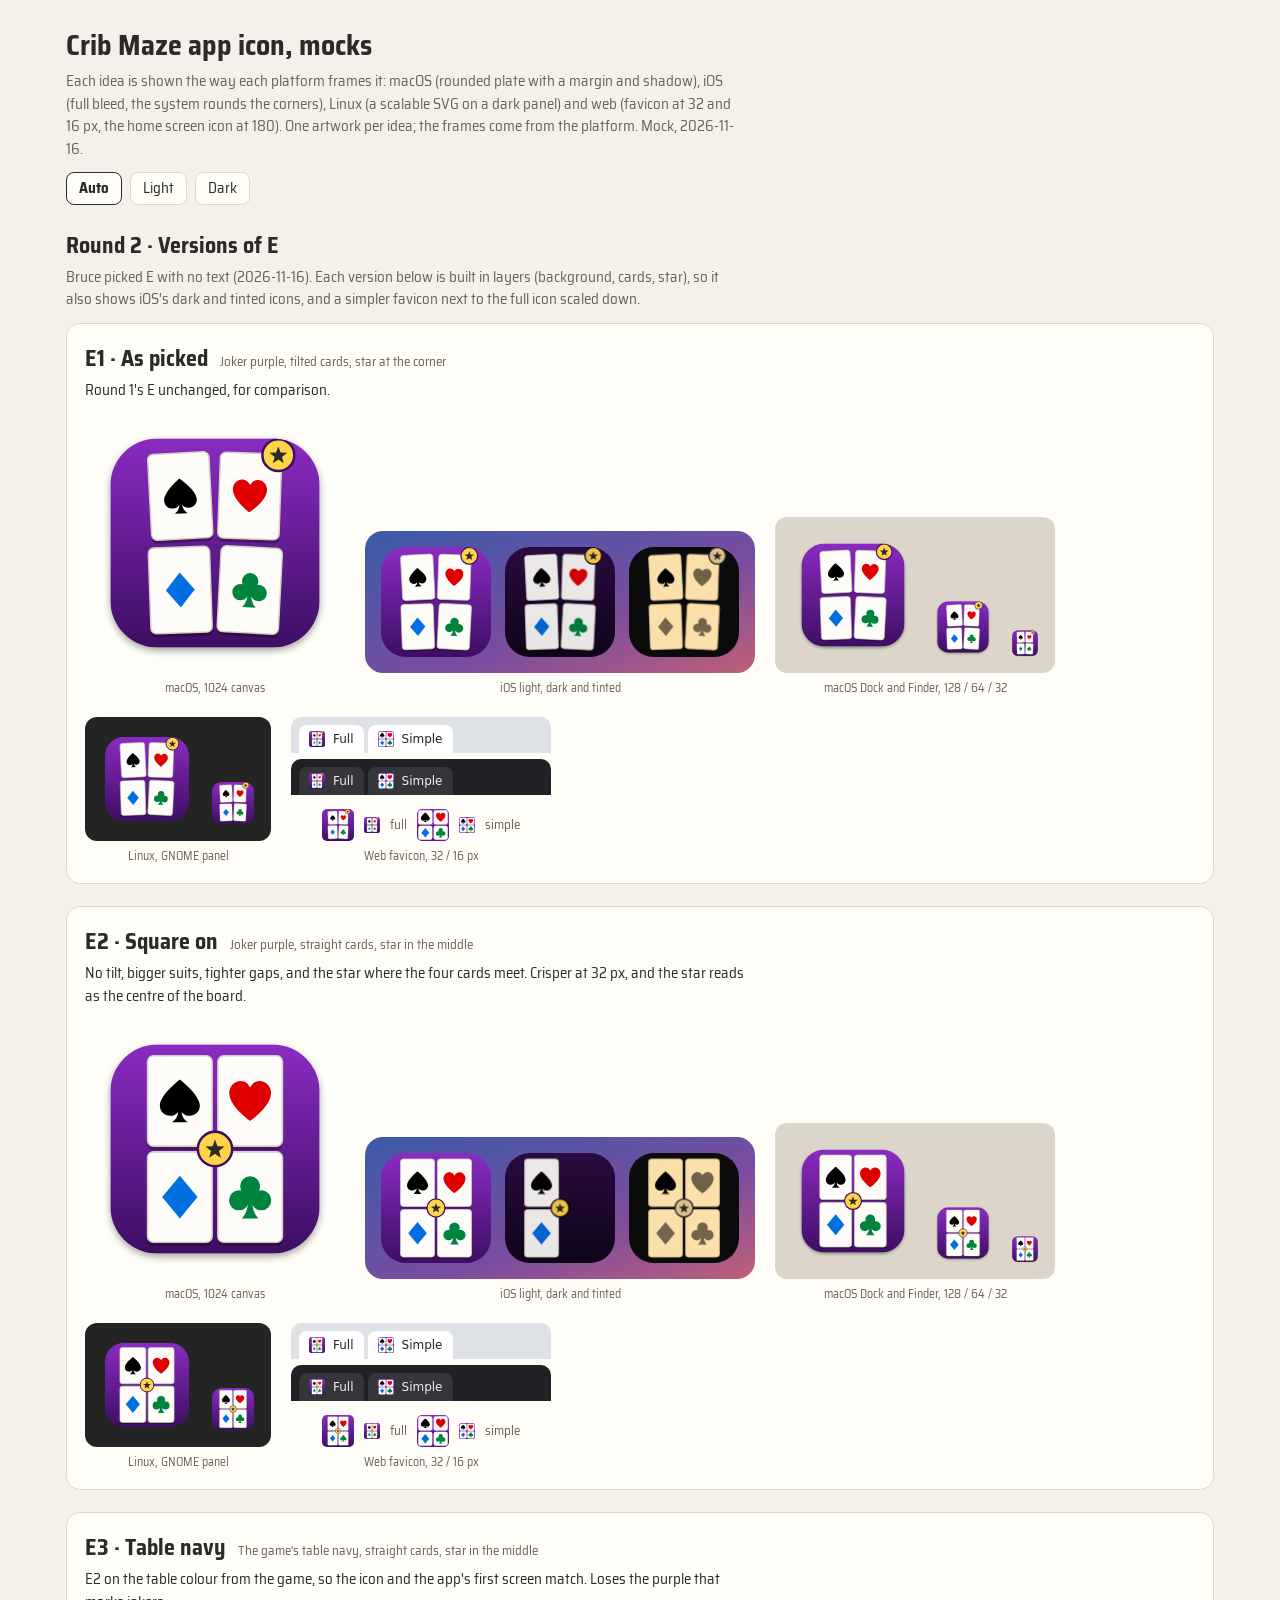
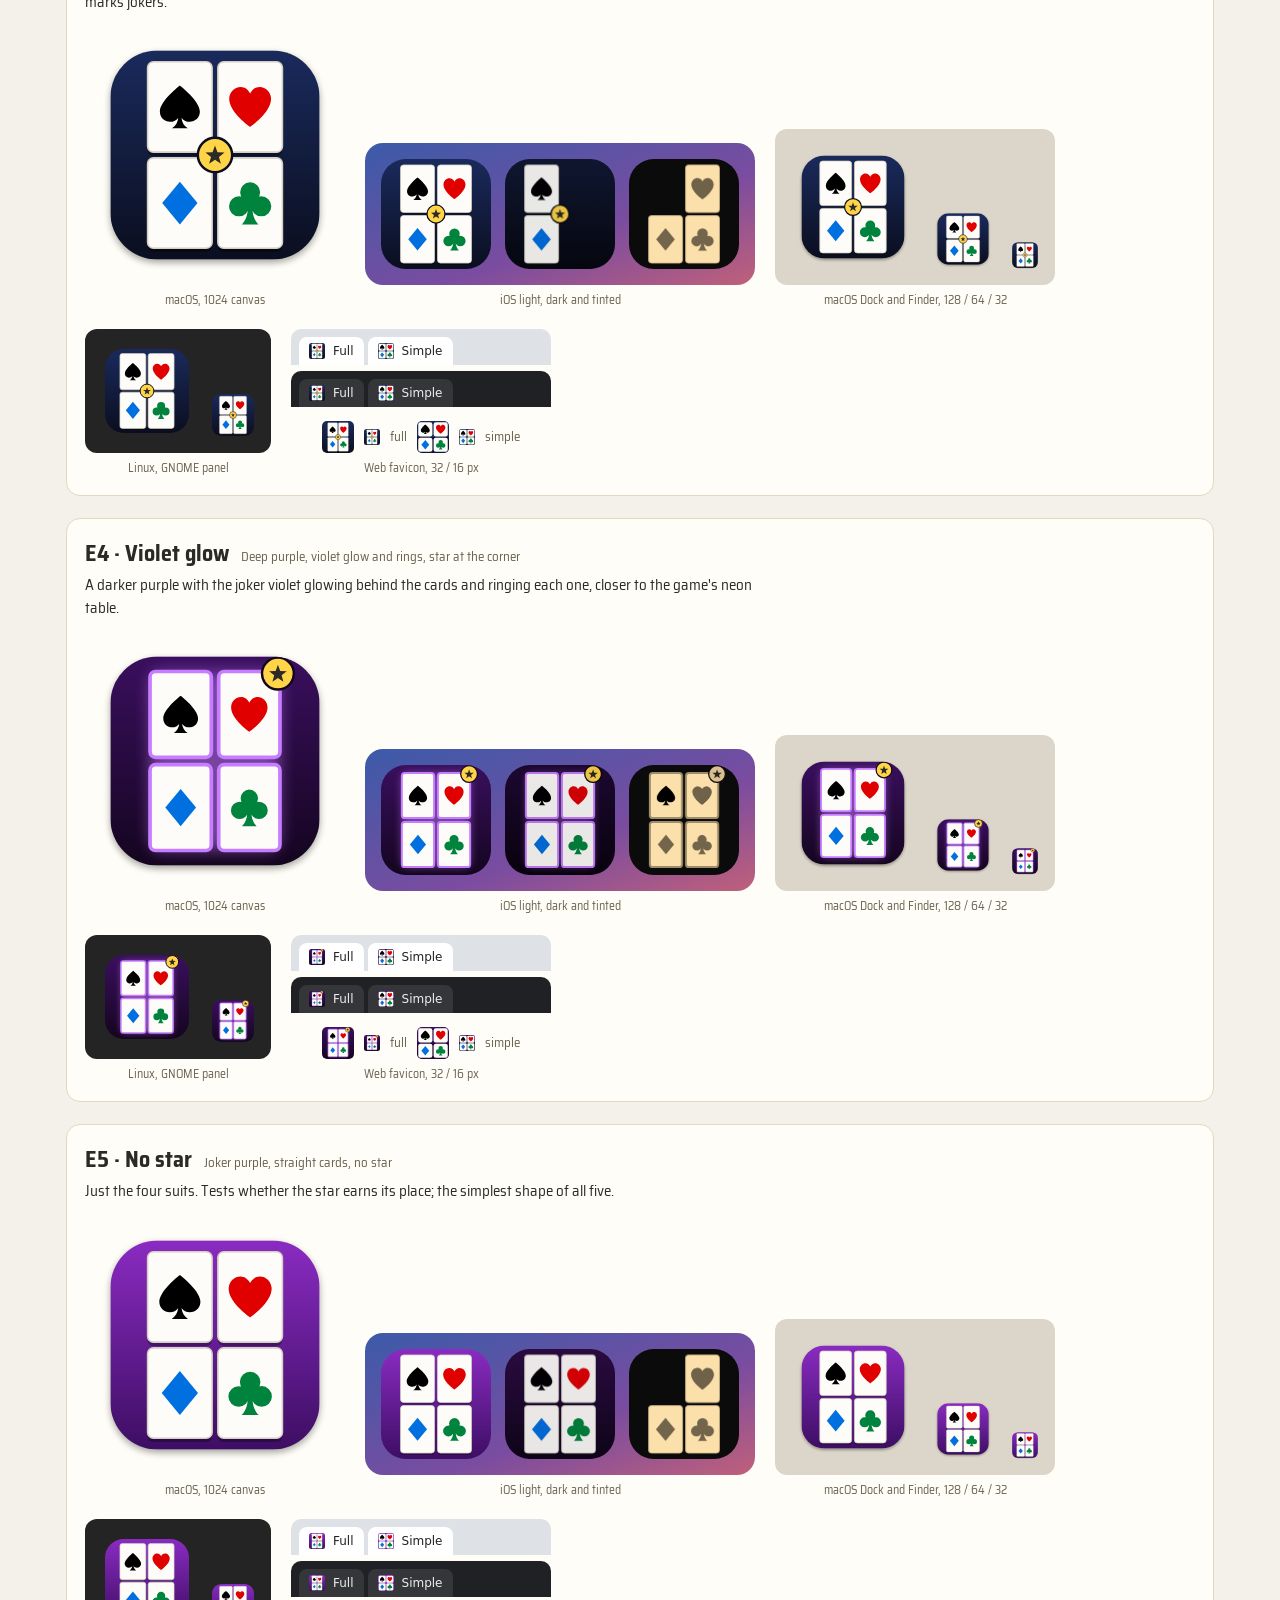
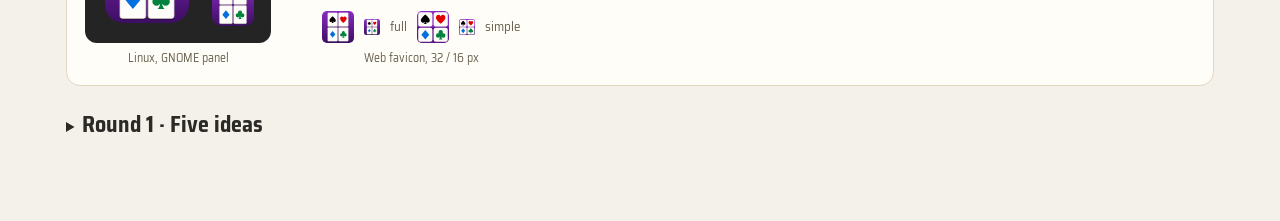
==== design/icon/index.html @ a2eb30ae "design/icon: app icon mocks, five ideas and five versions of the four suits Bruce asked for app icon" ====
<!doctype html>
<html lang="en">
<head>
<meta charset="utf-8">
<meta name="viewport" content="width=device-width, initial-scale=1">
<title>Crib Maze Icon</title>
<link rel="stylesheet" href="https://fonts.googleapis.com/css2?family=Saira+Semi+Condensed:wght@500;600;700;800&display=swap">
<style>
  :root {
    --bg: #F4F1EA; --text: #2B2A26; --muted: #6B6352; --line: #E2D8C2; --panel: #FFFDF7;
    --desk: #DCD6CA;
  }
  @media (prefers-color-scheme: dark) {
    :root:not([data-theme="light"]) {
      --bg: #17140F; --text: #E9DFC9; --muted: #A99E86; --line: #3A3428; --panel: #211D16; --desk: #2A251D;
    }
  }
  :root[data-theme="dark"] {
    --bg: #17140F; --text: #E9DFC9; --muted: #A99E86; --line: #3A3428; --panel: #211D16; --desk: #2A251D;
  }
  * { box-sizing: border-box; }
  body { margin: 0; background: var(--bg); color: var(--text);
         font: 15px/1.5 "Saira Semi Condensed", system-ui, sans-serif; }
  main { max-width: 1180px; margin: 0 auto; padding: 24px 16px 64px; }
  h1 { font-size: 28px; margin: 0 0 4px; }
  h2 { font-size: 22px; margin: 0; }
  p { margin: 0 0 12px; max-width: 75ch; }
  .muted { color: var(--muted); }
  .bar { display: flex; gap: 8px; margin: 12px 0 24px; flex-wrap: wrap; }
  .bar button { font: inherit; padding: 4px 12px; border-radius: 8px; border: 1px solid var(--line);
                background: var(--panel); color: var(--text); cursor: pointer; }
  .bar button[aria-pressed="true"] { border-color: var(--text); font-weight: 700; }
  section { background: var(--panel); border: 1px solid var(--line); border-radius: 14px;
            padding: 18px; margin-bottom: 22px; }
  .head { display: flex; gap: 12px; align-items: baseline; flex-wrap: wrap; margin-bottom: 4px; }
  .tag { font-size: 13px; color: var(--muted); }
  .row { display: flex; gap: 20px; align-items: flex-end; flex-wrap: wrap; margin-top: 12px; }
  figure { margin: 0; display: flex; flex-direction: column; align-items: center; gap: 6px; }
  figcaption { font-size: 12px; color: var(--muted); text-align: center; }
  .hero svg { width: 260px; height: 260px; display: block; }
  .desk { background: var(--desk); border-radius: 12px; padding: 14px; display: flex; gap: 14px; align-items: flex-end; }
  .wall { border-radius: 18px; padding: 16px; display: flex; gap: 14px; align-items: flex-end;
          background: linear-gradient(160deg, #3B5BA9, #7A4CA0 60%, #C0607A); }
  .linux { background: #242424; border-radius: 12px; padding: 14px; display: flex; gap: 14px; align-items: flex-end; }
  .tabs { background: #DEE1E6; border-radius: 10px 10px 0 0; padding: 8px 8px 0; display: flex; gap: 4px; min-width: 260px; }
  .tab { background: #fff; border-radius: 8px 8px 0 0; padding: 6px 10px; display: flex; gap: 8px; align-items: center;
         font: 12px system-ui, sans-serif; color: #222; }
  .tab.off { background: transparent; color: #555; }
  .tabs.dark { background: #202124; }
  .tabs.dark .tab { background: #35363A; color: #eee; }
  .tabs.dark .tab.off { background: transparent; color: #aaa; }
  .tiny { display: flex; gap: 10px; align-items: center; }
  .tiny svg { image-rendering: pixelated; }
  @media (max-width: 600px) { .hero svg { width: 200px; height: 200px; } }
</style>
</head>
<body>
<main>
  <h1>Crib Maze app icon, mocks</h1>
  <p class="muted">Each idea is shown the way each platform frames it: macOS (rounded plate with a margin and shadow), iOS (full bleed, the system rounds the corners), Linux (a scalable SVG on a dark panel) and web (favicon at 32 and 16 px, the home screen icon at 180). One artwork per idea; the frames come from the platform. Mock, 2026-11-16.</p>
  <div class="bar" role="group" aria-label="Page theme">
    <button data-t="auto" aria-pressed="true">Auto</button>
    <button data-t="light" aria-pressed="false">Light</button>
    <button data-t="dark" aria-pressed="false">Dark</button>
  </div>
  <div id="out"></div>
</main>
<script>
(function () {
  // Suit and star paths from design/neon/shapes.json (20 x 20 box).
  const SHAPE = {
    H: "M10 18.6C10 18.6 1 12.4 1 6.6C1 3.6 3.3 1.4 5.9 1.4C7.8 1.4 9.2 2.6 10 4.2C10.8 2.6 12.2 1.4 14.1 1.4C16.7 1.4 19 3.6 19 6.6C19 12.4 10 18.6 10 18.6Z",
    D: "M10 0.8L17.6 10L10 19.2L2.4 10Z",
    S: "M10 0.8C10 0.8 1.4 7.4 1.4 12C1.4 14.6 3.4 16.4 5.8 16.4C7.3 16.4 8.6 15.7 9.3 14.6C9.1 16.6 8.2 18.1 6.6 19.2H13.4C11.8 18.1 10.9 16.6 10.7 14.6C11.4 15.7 12.7 16.4 14.2 16.4C16.6 16.4 18.6 14.6 18.6 12C18.6 7.4 10 0.8 10 0.8Z",
    C: "M5.7 5.4a4.3 4.3 0 1 0 8.6 0a4.3 4.3 0 1 0 -8.6 0ZM0.9 11.4a4.3 4.3 0 1 0 8.6 0a4.3 4.3 0 1 0 -8.6 0ZM10.5 11.4a4.3 4.3 0 1 0 8.6 0a4.3 4.3 0 1 0 -8.6 0ZM7.4 10.4a2.6 2.6 0 1 0 5.2 0a2.6 2.6 0 1 0 -5.2 0ZM9.1 11.5C9 15.4 8 17.6 6.4 19.2H13.6C12 17.6 11 15.4 10.9 11.5Z",
    star: "M10 1L12.35 7.36L19.13 7.63L13.8 11.84L15.64 18.37L10 14.6L4.36 18.37L6.2 11.84L0.87 7.63L7.65 7.36Z",
  };
  // palette.json: card.* and the table colours.
  const C = { face: "#FDFCF8", rule: "#D6D0C4", ink: "#2B2A26", soft: "#7C6C48", joker: "#6A1B9A",
    S: "#000000", H: "#E00000", D: "#0070E0", C: "#00843D",
    bg: "#0A0E1F", panel: "#121A33", rim: "#2E3A66", cyan: "#3CF2FF", gold: "#FFD447", magenta: "#FF4FD8", violet: "#C77DFF", paper: "#FFFDF7" };
  const FONT = `font-family="Saira Semi Condensed, Arial Narrow, sans-serif" font-weight="800"`;
  let uid = 0;

  const shape = (k, cx, cy, size, fill) =>
    `<path d="${SHAPE[k]}" fill="${fill}" transform="translate(${cx - size / 2} ${cy - size / 2}) scale(${size / 20})"/>`;

  // A cream card, top-left at x, y, width w (height 1.4 w).
  function card(x, y, w, o = {}) {
    const h = w * 1.4, s = o.suit, col = s ? C[s] : C.ink;
    let g = `<g${o.rot ? ` transform="rotate(${o.rot} ${x + w / 2} ${y + h / 2})"` : ""}>`;
    if (o.shadow) g += `<rect x="${x}" y="${y + w * 0.06}" width="${w}" height="${h}" rx="${w * 0.09}" fill="#000" opacity="${o.shadow}"/>`;
    g += `<rect x="${x}" y="${y}" width="${w}" height="${h}" rx="${w * 0.09}" fill="${C.face}" stroke="${o.ring || C.rule}" stroke-width="${o.ring ? w * 0.06 : w * 0.024}"/>`;
    if (o.rank) g += `<text x="${x + w * 0.2}" y="${y + w * 0.36}" text-anchor="middle" ${FONT} font-size="${w * 0.34}" fill="${col}" letter-spacing="${o.rank === "10" ? -w * 0.03 : 0}">${o.rank}</text>`;
    if (s) g += shape(s, x + w / 2, y + h / 2 + (o.rank ? w * 0.06 : 0), w * (o.pip || 0.56), col);
    if (o.inner) g += o.inner(x, y, w, h);
    return g + `</g>`;
  }

  // ---- The five ideas. Each draws in a 1024 full-bleed square. ----------

  const IDEAS = [
    {
      key: "trace", name: "A · Trace", scheme: "Table navy, cream cards, gold trace",
      note: "The match board: a 3 × 3 grid of cards with a gold set traced through four of them, the way you play a turn. The grid one.",
      art() {
        const id = "g" + uid++;
        let s = `<defs><radialGradient id="${id}" cx="50%" cy="38%" r="75%"><stop offset="0" stop-color="${C.panel}"/><stop offset="1" stop-color="${C.bg}"/></radialGradient>` +
          `<filter id="${id}f" x="-20%" y="-20%" width="140%" height="140%"><feGaussianBlur stdDeviation="14"/></filter></defs>` +
          `<rect width="1024" height="1024" fill="url(#${id})"/>`;
        const w = 168, h = w * 1.4, gap = 30, x0 = (1024 - 3 * w - 2 * gap) / 2, y0 = (1024 - 3 * h - 2 * gap) / 2;
        const grid = [["5", "H"], ["J", "S"], ["2", "C"], ["9", "D"], ["5", "S"], ["K", "D"], ["4", "C"], ["6", "H"], ["5", "D"]];
        const path = [0, 1, 4, 7];
        const centre = i => [x0 + (i % 3) * (w + gap) + w / 2, y0 + Math.floor(i / 3) * (h + gap) + h / 2];
        const d = path.map((i, n) => (n ? "L" : "M") + centre(i).join(" ")).join("");
        grid.forEach(([r, su], i) => {
          s += card(x0 + (i % 3) * (w + gap), y0 + Math.floor(i / 3) * (h + gap), w, { suit: su, pip: 0.5, ring: path.includes(i) ? C.gold : null });
        });
        s += `<path d="${d}" fill="none" stroke="${C.gold}" stroke-width="44" stroke-linecap="round" stroke-linejoin="round" opacity=".55" filter="url(#${id}f)"/>` +
          `<path d="${d}" fill="none" stroke="${C.gold}" stroke-width="20" stroke-linecap="round" stroke-linejoin="round" opacity=".9"/>`;
        return s;
      },
    },
    {
      key: "fan", name: "B · Fan", scheme: "Table navy, cyan neon edge",
      note: "A cribbage hand fanned out: 5♥, 5♣, J♦, 10♠ (four fifteens and a pair: 10 points). Cyan glow behind it, so it reads as the game's table, not a plain card deck.",
      art() {
        const id = "g" + uid++;
        let s = `<defs><radialGradient id="${id}" cx="50%" cy="60%" r="70%"><stop offset="0" stop-color="#16305A"/><stop offset=".55" stop-color="${C.panel}"/><stop offset="1" stop-color="${C.bg}"/></radialGradient>` +
          `<filter id="${id}f" x="-30%" y="-30%" width="160%" height="160%"><feGaussianBlur stdDeviation="30"/></filter></defs>` +
          `<rect width="1024" height="1024" fill="url(#${id})"/>` +
          `<ellipse cx="512" cy="600" rx="330" ry="250" fill="${C.cyan}" opacity=".28" filter="url(#${id}f)"/>`;
        const w = 260, hand = [["10", "S", -24], ["J", "D", -8], ["5", "C", 8], ["5", "H", 24]];
        hand.forEach(([r, su, a]) => {
          s += `<g transform="rotate(${a} 512 980)">` + card(512 - w / 2, 270, w, { suit: su, rank: r, pip: 0.5, shadow: 0.35 }) + `</g>`;
        });
        return s;
      },
    },
    {
      key: "mazecard", name: "C · Maze card", scheme: "Gold, cream card, ink maze",
      note: "One card, tilted like the starter, with a maze for its pip. The path ends in a red heart: the gate a 5♥ opens. Warm and bright on a home screen.",
      art() {
        const id = "g" + uid++;
        let s = `<defs><linearGradient id="${id}" x1="0" y1="0" x2="1" y2="1"><stop offset="0" stop-color="#FFE07A"/><stop offset="1" stop-color="#F29A1C"/></linearGradient></defs>` +
          `<rect width="1024" height="1024" fill="url(#${id})"/>`;
        const w = 520;
        s += card(512 - w / 2, 512 - w * 0.7, w, {
          rot: -6, shadow: 0.25, rank: "5", suit: null,
          inner: (x, y, w, h) => {
            // A serpentine maze, 5 x 5 cells, entry top left, exit bottom right.
            const u = 56, mx = x + (w - 5 * u) / 2, my = y + h / 2 - 2.5 * u + 30;
            const P = (cx, cy) => `${mx + cx * u} ${my + cy * u}`;
            const walls = `M${P(1, 0)}H${mx + 5 * u}V${my + 4 * u}M${P(4, 5)}H${mx}V${my}` +
              `M${P(1, 0)}V${my + 4 * u}M${P(2, 1)}V${my + 5 * u}M${P(3, 0)}V${my + 4 * u}M${P(4, 1)}V${my + 5 * u}`;
            let g = `<path d="${walls}" fill="none" stroke="${C.ink}" stroke-width="14" stroke-linecap="round" stroke-linejoin="round"/>`;
            g += `<path d="M${P(0.5, 0.5)}V${my + 4.5 * u}H${mx + 1.5 * u}V${my + 0.5 * u}H${mx + 2.5 * u}V${my + 4.5 * u}H${mx + 3.5 * u}V${my + 0.5 * u}H${mx + 4.5 * u}V${my + 5.1 * u}" fill="none" stroke="${C.gold}" stroke-width="16" stroke-linecap="round" stroke-linejoin="round"/>`;
            g += `<circle cx="${mx + 0.5 * u}" cy="${my + 0.5 * u}" r="17" fill="${C.ink}"/>`;
            g += shape("H", mx + 4.5 * u, my + 5.75 * u, 52, C.H);
            return g;
          },
        });
        return s;
      },
    },
    {
      key: "board", name: "D · Board", scheme: "Paper light, four-colour suits, gold token",
      note: "A light take: the 4 × 4 board as a cream grid, with the four suits on it and a gold token stepping through. Grid like, and the one that stands out on a dark dock.",
      art() {
        let s = `<rect width="1024" height="1024" fill="${C.paper}"/>`;
        const n = 4, cell = 176, gap = 22, x0 = (1024 - n * cell - (n - 1) * gap) / 2, y0 = x0;
        const pips = { 0: "S", 5: "H", 10: "D", 15: "C", 6: null };
        for (let i = 0; i < 16; i++) {
          const x = x0 + (i % n) * (cell + gap), y = y0 + Math.floor(i / n) * (cell + gap);
          const on = i in pips;
          s += `<rect x="${x}" y="${y}" width="${cell}" height="${cell}" rx="26" fill="${on ? C.face : "#EFE9DC"}" stroke="${on ? C.rule : "#E2D8C2"}" stroke-width="6"/>`;
          if (pips[i]) s += shape(pips[i], x + cell / 2, y + cell / 2, 104, C[pips[i]]);
        }
        const c = i => [x0 + (i % n) * (cell + gap) + cell / 2, y0 + Math.floor(i / n) * (cell + gap) + cell / 2];
        const route = [0, 1, 5, 6, 10, 11, 15];
        const d = route.map((i, k) => (k ? "L" : "M") + c(i).join(" ")).join("");
        s += `<path d="${d}" fill="none" stroke="${C.ink}" stroke-width="12" stroke-dasharray="2 30" stroke-linecap="round" opacity=".55"/>`;
        const [tx, ty] = c(6);
        s += `<circle cx="${tx}" cy="${ty + 10}" r="64" fill="#000" opacity=".15"/><circle cx="${tx}" cy="${ty}" r="62" fill="${C.gold}" stroke="${C.ink}" stroke-width="10"/>` +
          shape("star", tx, ty, 70, C.ink);
        return s;
      },
    },
    {
      key: "suits", name: "E · Four suits", scheme: "Joker purple, cream cards",
      note: "A 2 × 2 grid of cards, one per suit in the four-colour deck, with a gold star for the joker-made card. The boldest at 16 px.",
      art() {
        const id = "g" + uid++;
        let s = `<defs><linearGradient id="${id}" x1="0" y1="0" x2="0" y2="1"><stop offset="0" stop-color="#8A2BC2"/><stop offset="1" stop-color="#3D0E63"/></linearGradient></defs>` +
          `<rect width="1024" height="1024" fill="url(#${id})"/>`;
        const w = 300, h = w * 1.4, gap = 40, x0 = (1024 - 2 * w - gap) / 2, y0 = (1024 - 2 * h - gap) / 2;
        [["S", -3], ["H", 2], ["D", -2], ["C", 3]].forEach(([su, a], i) => {
          s += card(x0 + (i % 2) * (w + gap), y0 + Math.floor(i / 2) * (h + gap), w, { suit: su, pip: 0.62, rot: a, shadow: 0.3 });
        });
        s += `<circle cx="${x0 + 2 * w + gap - 10}" cy="${y0 + 10}" r="78" fill="${C.gold}" stroke="#3D0E63" stroke-width="12"/>` + shape("star", x0 + 2 * w + gap - 10, y0 + 10, 96, C.ink);
        return s;
      },
    },
  ];

  // ---- Round 2: versions of E, in layers (background, cards, star) --------
  // mode: "light", "dark" (iOS and macOS dark icons) or "tinted" (iOS tinted:
  // the system turns the art grey and tints it; shown here with a warm tint).

  function eArt(v, mode = "light") {
    const id = "e" + uid++;
    const bg = mode === "dark" ? v.darkBg : v.bg;
    let s = `<defs><linearGradient id="${id}" x1="0" y1="0" x2="0" y2="1"><stop offset="0" stop-color="${bg[0]}"/><stop offset="1" stop-color="${bg[1]}"/></linearGradient>` +
      `<filter id="${id}g" x="-30%" y="-30%" width="160%" height="160%"><feGaussianBlur stdDeviation="40"/></filter>` +
      `<filter id="${id}t"><feColorMatrix type="matrix" values="${[1, 0.77, 0.42].map(t => `${0.2126 * t} ${0.7152 * t} ${0.0722 * t} 0 0`).join(" ")} 0 0 0 1 0"/></filter></defs>`;
    s += mode === "tinted" ? `<rect width="1024" height="1024" fill="#0B0B0B"/>` : `<rect width="1024" height="1024" fill="url(#${id})"/>`;
    const w = v.w, h = w * 1.4, gap = v.gap, x0 = (1024 - 2 * w - gap) / 2, y0 = (1024 - 2 * h - gap) / 2;
    let fg = "";
    if (v.glow && mode !== "tinted") fg += `<rect x="${x0}" y="${y0}" width="${2 * w + gap}" height="${2 * h + gap}" rx="60" fill="${v.glow}" opacity="${mode === "dark" ? 0.35 : 0.5}" filter="url(#${id}g)"/>`;
    const tilt = v.tilt ? [-3, 2, -2, 3] : [0, 0, 0, 0];
    ["S", "H", "D", "C"].forEach((su, i) => {
      fg += card(x0 + (i % 2) * (w + gap), y0 + Math.floor(i / 2) * (h + gap), w,
        { suit: su, pip: v.pip, rot: tilt[i], shadow: v.shadow, ring: v.ring });
    });
    if (v.star) {
      const [cx, cy, r] = v.star === "centre" ? [512, 512, 84] : [x0 + 2 * w + gap - 10, y0 + 10, 78];
      fg += `<circle cx="${cx}" cy="${cy}" r="${r}" fill="${C.gold}" stroke="${mode === "dark" ? v.darkBg[1] : v.bg[1]}" stroke-width="12"/>` + shape("star", cx, cy, r * 1.22, C.ink);
    }
    if (mode === "dark") fg = `<g opacity=".92">${fg}</g>`;
    if (mode === "tinted") fg = `<g filter="url(#${id}t)">${fg}</g>`;
    return s + fg;
  }

  // The simple favicon: four cream tiles, one suit each, no star or tilt.
  function eSmall(v) {
    let s = `<rect width="1024" height="1024" fill="${v.bg[0]}"/><rect y="512" width="1024" height="512" fill="${v.bg[1]}" opacity=".6"/>`;
    const t = 452, g = 40, o = (1024 - 2 * t - g) / 2;
    ["S", "H", "D", "C"].forEach((su, i) => {
      const x = o + (i % 2) * (t + g), y = o + Math.floor(i / 2) * (t + g);
      s += `<rect x="${x}" y="${y}" width="${t}" height="${t}" rx="70" fill="${C.face}"/>` + shape(su, x + t / 2, y + t / 2, t * 0.74, C[su]);
    });
    return s;
  }

  const PURPLE = ["#8A2BC2", "#3D0E63"], PURPLE_DARK = ["#2A0B40", "#0E0418"];
  const E = [
    { key: "e1", name: "E1 · As picked", scheme: "Joker purple, tilted cards, star at the corner",
      note: "Round 1's E unchanged, for comparison.",
      bg: PURPLE, darkBg: PURPLE_DARK, w: 300, gap: 40, pip: 0.62, tilt: true, shadow: 0.3, star: "corner" },
    { key: "e2", name: "E2 · Square on", scheme: "Joker purple, straight cards, star in the middle",
      note: "No tilt, bigger suits, tighter gaps, and the star where the four cards meet. Crisper at 32 px, and the star reads as the centre of the board.",
      bg: PURPLE, darkBg: PURPLE_DARK, w: 316, gap: 28, pip: 0.72, tilt: false, shadow: 0.3, star: "centre" },
    { key: "e3", name: "E3 · Table navy", scheme: "The game's table navy, straight cards, star in the middle",
      note: "E2 on the table colour from the game, so the icon and the app's first screen match. Loses the purple that marks jokers.",
      bg: ["#1A2A5C", "#0A0E1F"], darkBg: ["#0F1630", "#05070F"], w: 316, gap: 28, pip: 0.72, tilt: false, shadow: 0.35, star: "centre" },
    { key: "e4", name: "E4 · Violet glow", scheme: "Deep purple, violet glow and rings, star at the corner",
      note: "A darker purple with the joker violet glowing behind the cards and ringing each one, closer to the game's neon table.",
      bg: ["#3A0F5E", "#14051F"], darkBg: ["#1C0830", "#08020D"], w: 300, gap: 36, pip: 0.66, tilt: false, shadow: 0, ring: C.violet, glow: C.violet, star: "corner" },
    { key: "e5", name: "E5 · No star", scheme: "Joker purple, straight cards, no star",
      note: "Just the four suits. Tests whether the star earns its place; the simplest shape of all five.",
      bg: PURPLE, darkBg: PURPLE_DARK, w: 316, gap: 28, pip: 0.74, tilt: false, shadow: 0.3, star: null },
  ];

  // ---- Platform frames ---------------------------------------------------

  // iOS and web home screen: full bleed, corners rounded by the system.
  function ios(art, px) {
    const id = "c" + uid++;
    return `<svg viewBox="0 0 1024 1024" width="${px}" height="${px}"><clipPath id="${id}"><rect width="1024" height="1024" rx="230"/></clipPath><g clip-path="url(#${id})">${art}</g></svg>`;
  }
  // macOS (Big Sur grid): 824 plate inside 1024, 185 corner, soft shadow.
  function mac(art, px) {
    const id = "c" + uid++;
    return `<svg viewBox="0 0 1024 1024" width="${px}" height="${px}"><defs><filter id="${id}s" x="-10%" y="-10%" width="120%" height="130%"><feGaussianBlur stdDeviation="14"/></filter></defs>` +
      `<rect x="100" y="112" width="824" height="824" rx="185" fill="#000" opacity=".35" filter="url(#${id}s)"/>` +
      `<clipPath id="${id}"><rect x="100" y="100" width="824" height="824" rx="185"/></clipPath>` +
      `<g clip-path="url(#${id})"><g transform="translate(100 100) scale(${824 / 1024})">${art}</g></g></svg>`;
  }
  // Linux (freedesktop): a scalable SVG; we use the same plate, with a little margin.
  function linux(art, px) {
    const id = "c" + uid++;
    return `<svg viewBox="0 0 1024 1024" width="${px}" height="${px}"><clipPath id="${id}"><rect x="64" y="64" width="896" height="896" rx="200"/></clipPath>` +
      `<g clip-path="url(#${id})"><g transform="translate(64 64) scale(${896 / 1024})">${art}</g></g></svg>`;
  }
  // Favicon: square, small rounding.
  function fav(art, px) {
    const id = "c" + uid++;
    return `<svg viewBox="0 0 1024 1024" width="${px}" height="${px}"><clipPath id="${id}"><rect width="1024" height="1024" rx="160"/></clipPath><g clip-path="url(#${id})">${art}</g></svg>`;
  }

  const out = document.getElementById("out");
  const round2 = `<h2 style="margin:8px 0 4px">Round 2 · Versions of E</h2>
    <p class="muted">Bruce picked E with no text (2026-11-16). Each version below is built in layers (background, cards, star), so it also shows iOS's dark and tinted icons, and a simpler favicon next to the full icon scaled down.</p>` +
    E.map(v => {
      const a = eArt(v), sm = eSmall(v);
      return `<section id="${v.key}">
      <div class="head"><h2>${v.name}</h2><span class="tag">${v.scheme}</span></div>
      <p>${v.note}</p>
      <div class="row">
        <figure class="hero">${mac(a, 260)}<figcaption>macOS, 1024 canvas</figcaption></figure>
        <figure><div class="wall">${ios(a, 110)}${ios(eArt(v, "dark"), 110)}${ios(eArt(v, "tinted"), 110)}</div><figcaption>iOS light, dark and tinted</figcaption></figure>
        <figure><div class="desk">${mac(a, 128)}${mac(a, 64)}${mac(a, 32)}</div><figcaption>macOS Dock and Finder, 128 / 64 / 32</figcaption></figure>
        <figure><div class="linux">${linux(a, 96)}${linux(a, 48)}</div><figcaption>Linux, GNOME panel</figcaption></figure>
        <figure>
          <div class="tabs"><div class="tab">${fav(a, 16)}Full</div><div class="tab">${fav(sm, 16)}Simple</div></div>
          <div class="tabs dark"><div class="tab">${fav(a, 16)}Full</div><div class="tab">${fav(sm, 16)}Simple</div></div>
          <div class="tiny" style="margin-top:8px">${fav(a, 32)}${fav(a, 16)}<span class="tag">full</span>${fav(sm, 32)}${fav(sm, 16)}<span class="tag">simple</span></div>
          <figcaption>Web favicon, 32 / 16 px</figcaption>
        </figure>
      </div>
    </section>`;
    }).join("") +
    `<details><summary style="cursor:pointer;margin:8px 0 16px"><h2 style="display:inline">Round 1 · Five ideas</h2></summary>`;
  out.innerHTML = round2 + IDEAS.map(I => {
    const a = I.art();
    return `<section id="${I.key}">
      <div class="head"><h2>${I.name}</h2><span class="tag">${I.scheme}</span></div>
      <p>${I.note}</p>
      <div class="row">
        <figure class="hero">${mac(a, 260)}<figcaption>macOS, 1024 canvas</figcaption></figure>
        <figure><div class="desk">${mac(a, 128)}${mac(a, 64)}${mac(a, 32)}</div><figcaption>macOS Dock and Finder, 128 / 64 / 32</figcaption></figure>
        <figure><div class="wall">${ios(a, 120)}${ios(a, 60)}</div><figcaption>iOS home screen and Spotlight</figcaption></figure>
        <figure><div class="linux">${linux(a, 96)}${linux(a, 48)}</div><figcaption>Linux, GNOME panel</figcaption></figure>
        <figure>
          <div class="tabs"><div class="tab">${fav(a, 16)}Crib Maze</div><div class="tab off">Inbox</div></div>
          <div class="tabs dark"><div class="tab">${fav(a, 16)}Crib Maze</div><div class="tab off">Inbox</div></div>
          <div class="tiny" style="margin-top:8px">${fav(a, 32)}${fav(a, 16)}${ios(a, 60)}</div>
          <figcaption>Web: tab favicon, 32 / 16 px, home screen 180 (shown at 60)</figcaption>
        </figure>
      </div>
    </section>`;
  }).join("") + `</details>`;

  document.querySelectorAll(".bar button").forEach(b => b.addEventListener("click", () => {
    const t = b.dataset.t;
    if (t === "auto") document.documentElement.removeAttribute("data-theme"); else document.documentElement.dataset.theme = t;
    document.querySelectorAll(".bar button").forEach(x => x.setAttribute("aria-pressed", String(x === b)));
  }));
})();
</script>
</body>
</html>
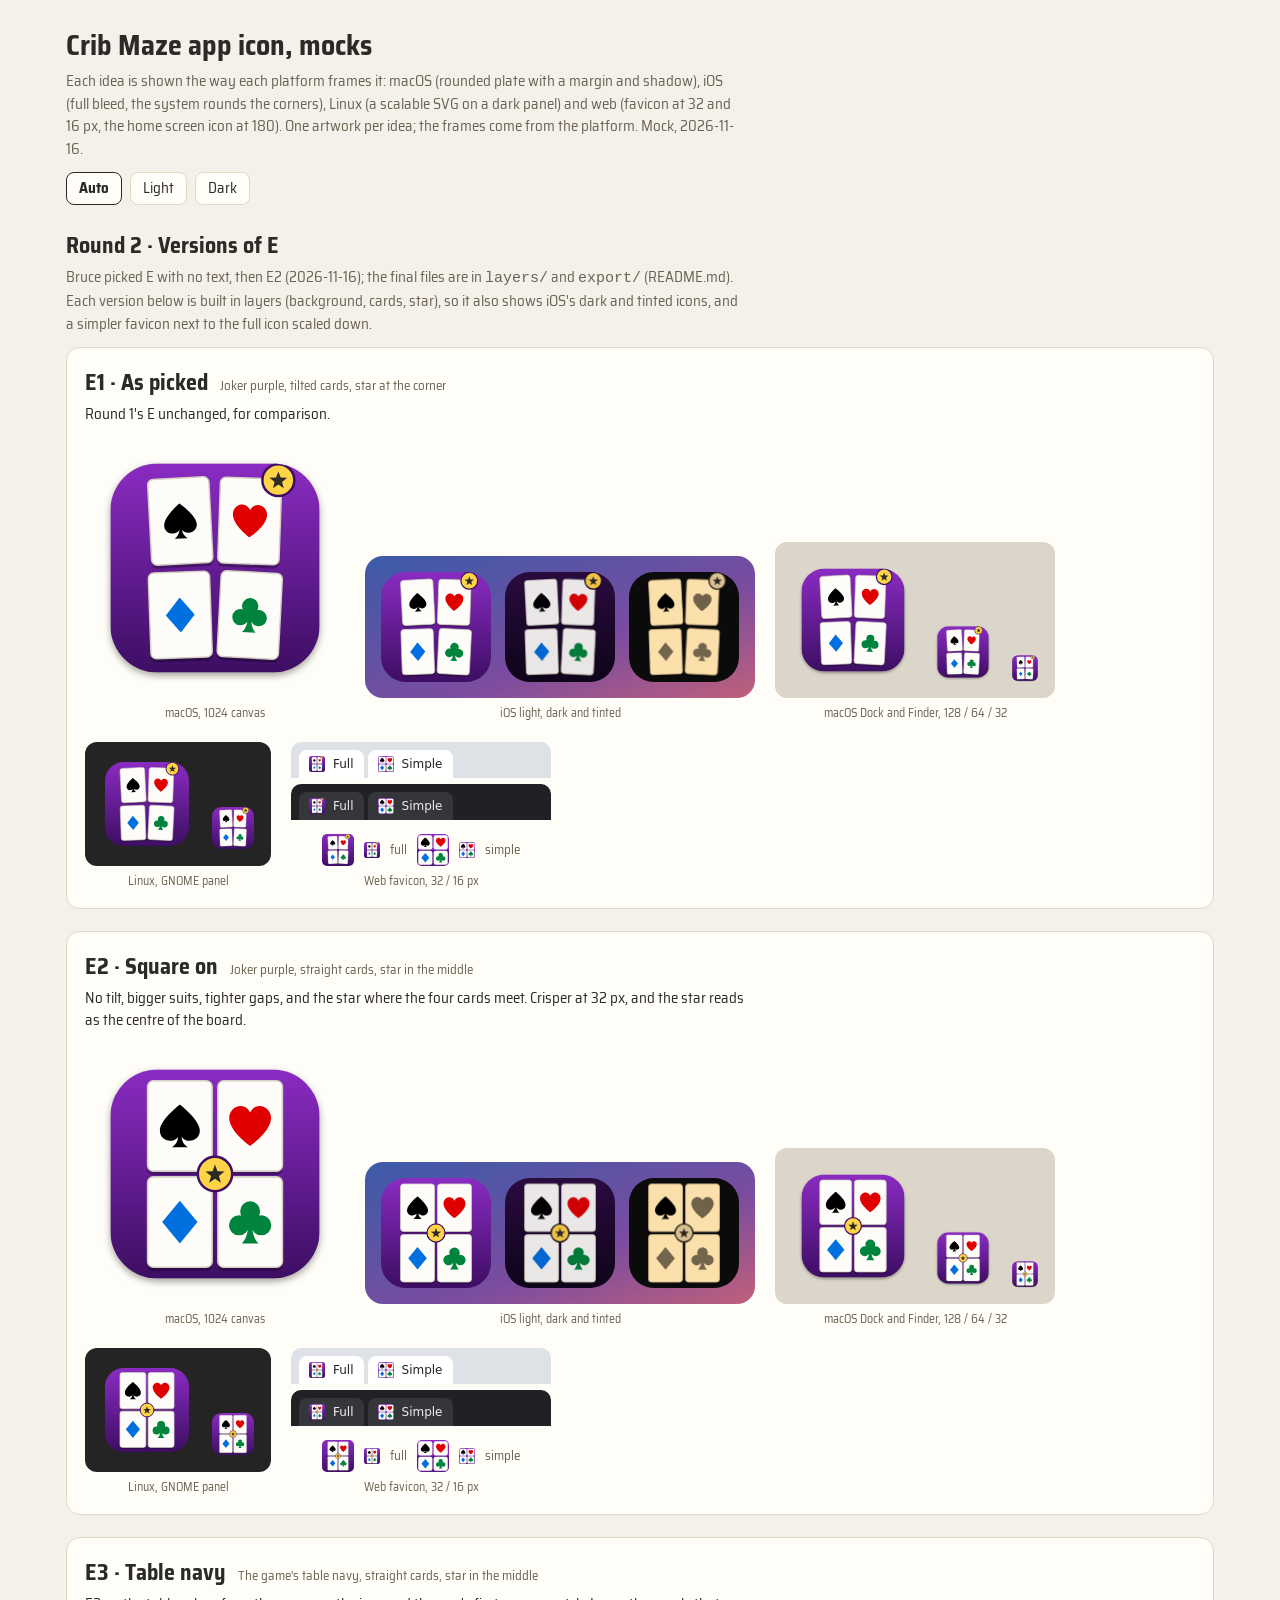
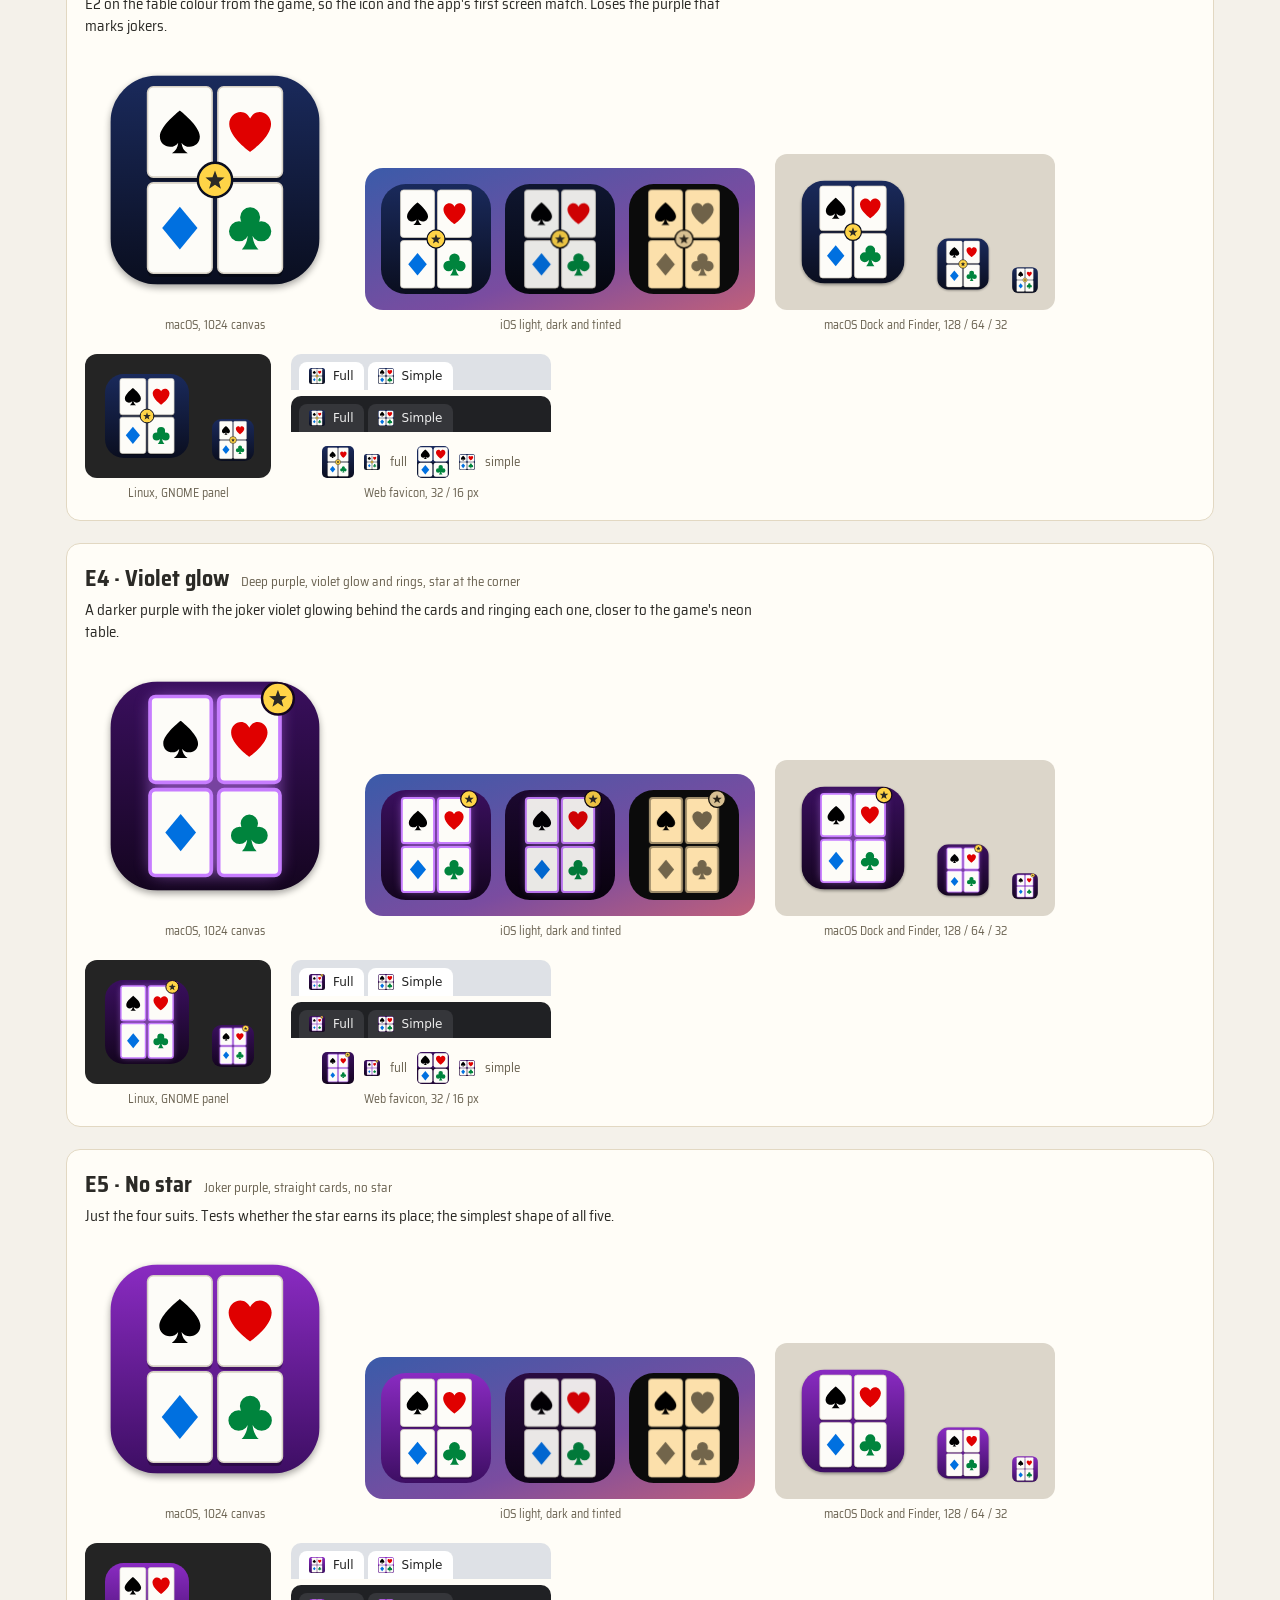
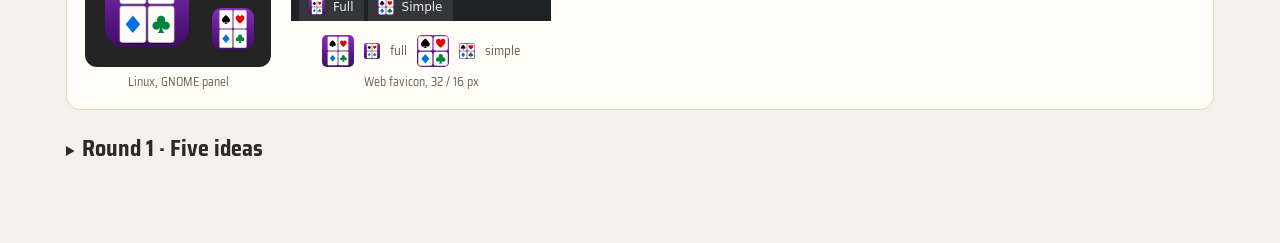
==== commit cbebc6ac: "design/icon: the app icon as layers, exported for macOS, iOS, Linux and web Bruce picked E2 (four su" ====
--- a/design/icon/index.html
+++ b/design/icon/index.html
@@ -290,7 +290,7 @@
 
   const out = document.getElementById("out");
   const round2 = `<h2 style="margin:8px 0 4px">Round 2 · Versions of E</h2>
-    <p class="muted">Bruce picked E with no text (2026-11-16). Each version below is built in layers (background, cards, star), so it also shows iOS's dark and tinted icons, and a simpler favicon next to the full icon scaled down.</p>` +
+    <p class="muted">Bruce picked E with no text, then E2 (2026-11-16); the final files are in <code>layers/</code> and <code>export/</code> (README.md). Each version below is built in layers (background, cards, star), so it also shows iOS's dark and tinted icons, and a simpler favicon next to the full icon scaled down.</p>` +
     E.map(v => {
       const a = eArt(v), sm = eSmall(v);
       return `<section id="${v.key}">
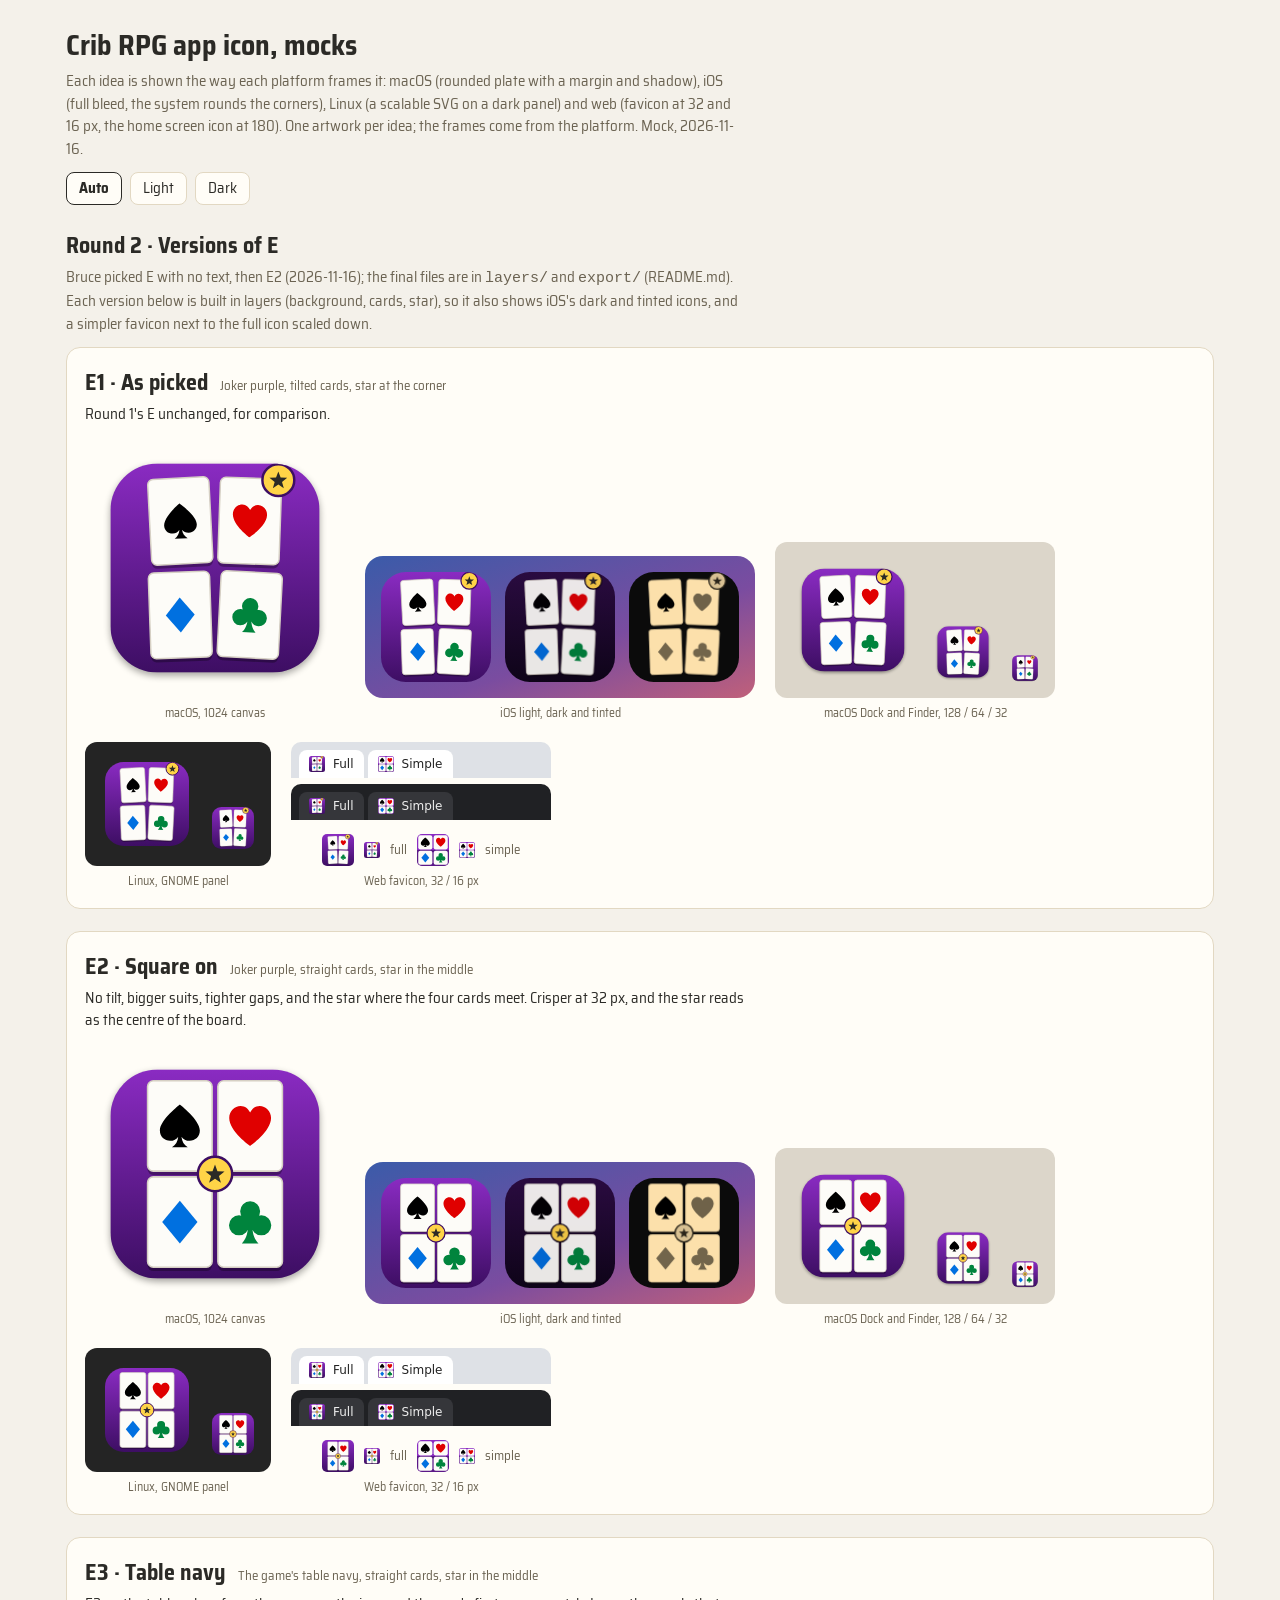
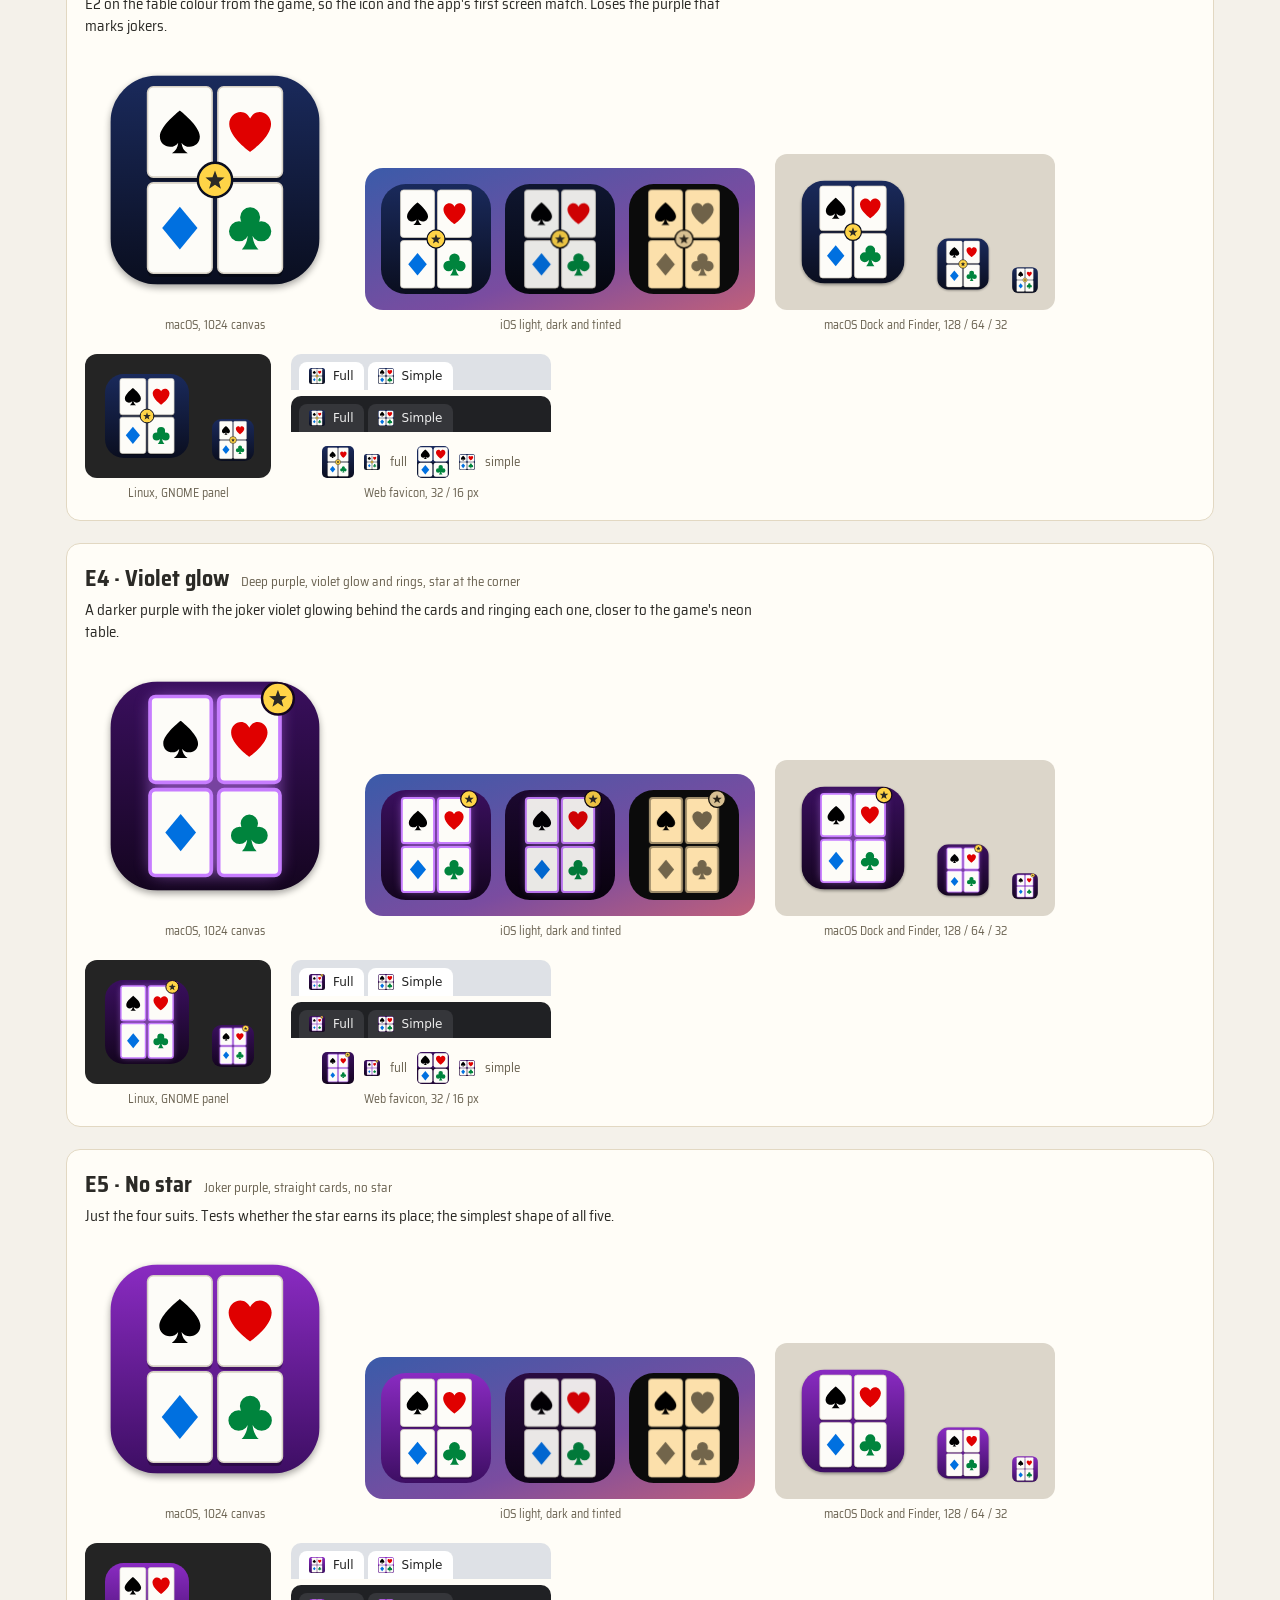
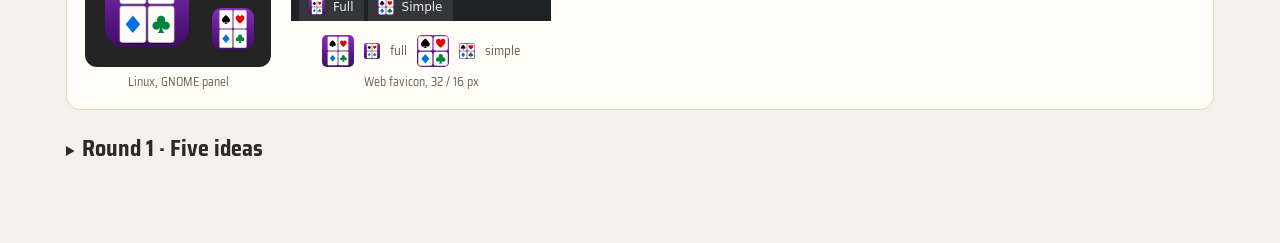
==== commit 1ed986b6: "0.17.2: the game is Crib RPG in the specs and the app Bruce asked (2026-11-16) to rename the game, n" ====
--- a/design/icon/index.html
+++ b/design/icon/index.html
@@ -3,7 +3,7 @@
 <head>
 <meta charset="utf-8">
 <meta name="viewport" content="width=device-width, initial-scale=1">
-<title>Crib Maze Icon</title>
+<title>Crib RPG Icon</title>
 <link rel="stylesheet" href="https://fonts.googleapis.com/css2?family=Saira+Semi+Condensed:wght@500;600;700;800&display=swap">
 <style>
   :root {
@@ -56,7 +56,7 @@
 </head>
 <body>
 <main>
-  <h1>Crib Maze app icon, mocks</h1>
+  <h1>Crib RPG app icon, mocks</h1>
   <p class="muted">Each idea is shown the way each platform frames it: macOS (rounded plate with a margin and shadow), iOS (full bleed, the system rounds the corners), Linux (a scalable SVG on a dark panel) and web (favicon at 32 and 16 px, the home screen icon at 180). One artwork per idea; the frames come from the platform. Mock, 2026-11-16.</p>
   <div class="bar" role="group" aria-label="Page theme">
     <button data-t="auto" aria-pressed="true">Auto</button>
@@ -322,8 +322,8 @@
         <figure><div class="wall">${ios(a, 120)}${ios(a, 60)}</div><figcaption>iOS home screen and Spotlight</figcaption></figure>
         <figure><div class="linux">${linux(a, 96)}${linux(a, 48)}</div><figcaption>Linux, GNOME panel</figcaption></figure>
         <figure>
-          <div class="tabs"><div class="tab">${fav(a, 16)}Crib Maze</div><div class="tab off">Inbox</div></div>
-          <div class="tabs dark"><div class="tab">${fav(a, 16)}Crib Maze</div><div class="tab off">Inbox</div></div>
+          <div class="tabs"><div class="tab">${fav(a, 16)}Crib RPG</div><div class="tab off">Inbox</div></div>
+          <div class="tabs dark"><div class="tab">${fav(a, 16)}Crib RPG</div><div class="tab off">Inbox</div></div>
           <div class="tiny" style="margin-top:8px">${fav(a, 32)}${fav(a, 16)}${ios(a, 60)}</div>
           <figcaption>Web: tab favicon, 32 / 16 px, home screen 180 (shown at 60)</figcaption>
         </figure>
